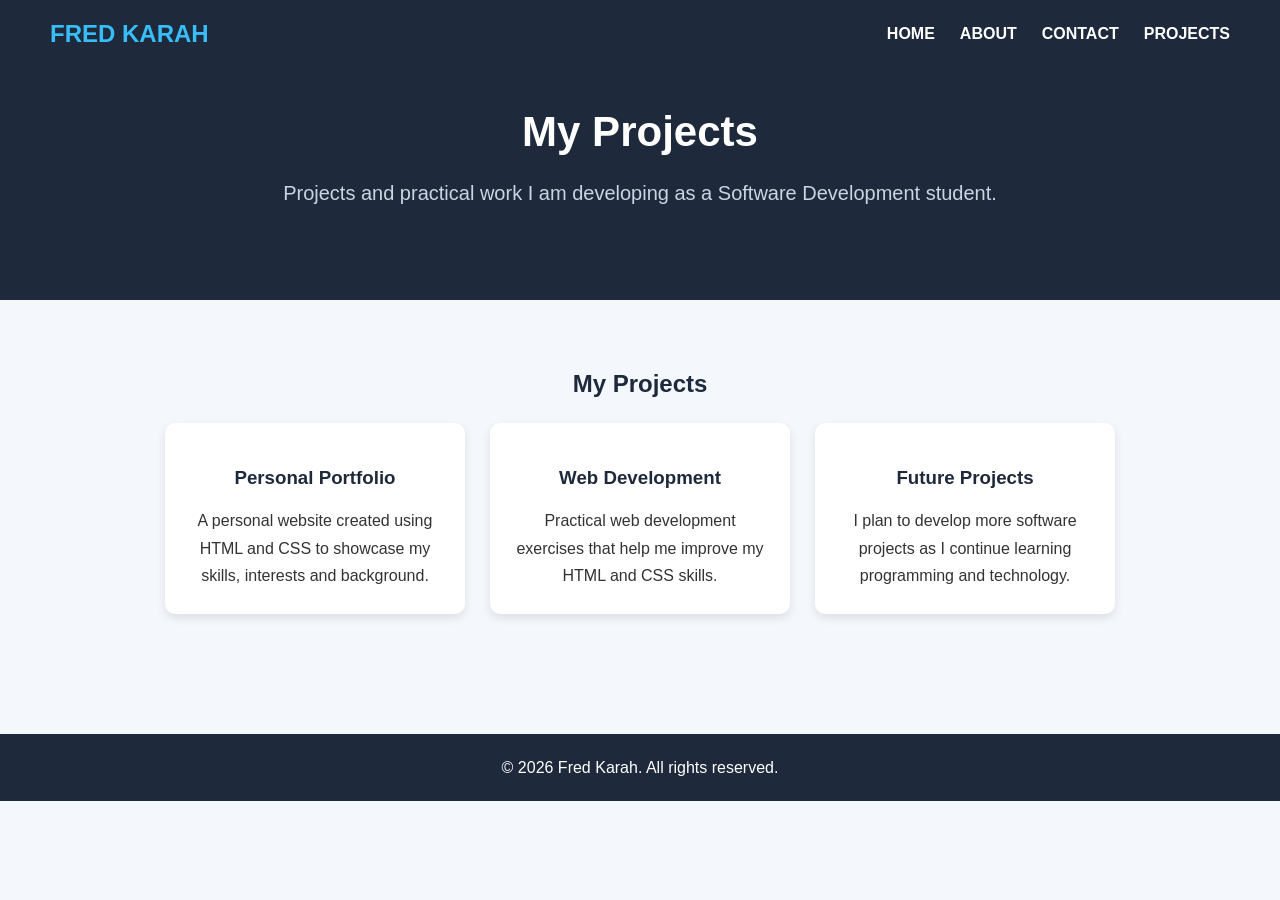
==== projects.html @ dfb70fa8 "Initial portfolio website" ====
<!DOCTYPE html>
<html lang="en">

<head>
    <meta charset="UTF-8">
    <meta name="viewport" content="width=device-width, initial-scale=1.0">
    <title>Fred Karah | Projects</title>
    <link rel="stylesheet" href="style.css">
</head>

<body>

    <header class="hero">

        <nav>
            <div class="logo">FRED KARAH</div>

            <div class="nav-links">
                <a href="index.html">HOME</a>
                <a href="index.html#about">ABOUT</a>
                <a href="index.html#contact">CONTACT</a>
                <a href="projects.html">PROJECTS</a>
            </div>
        </nav>

        <div class="hero-content">
            <h1>My Projects</h1>

            <p class="tagline">
                Projects and practical work I am developing as a Software Development student.
            </p>
        </div>

    </header>

    <main>

        <section class="projects-section">

            <h2>My Projects</h2>

            <div class="interests">

                <div class="interest-card">
                    <h3>Personal Portfolio</h3>
                    <p>
                        A personal website created using HTML and CSS
                        to showcase my skills, interests and background.
                    </p>
                </div>

                <div class="interest-card">
                    <h3>Web Development</h3>
                    <p>
                        Practical web development exercises that help
                        me improve my HTML and CSS skills.
                    </p>
                </div>

                <div class="interest-card">
                    <h3>Future Projects</h3>
                    <p>
                        I plan to develop more software projects as I
                        continue learning programming and technology.
                    </p>
                </div>

            </div>

        </section>

    </main>

    <footer>
        <p>&copy; 2026 Fred Karah. All rights reserved.</p>
    </footer>

</body>

</html>
---- style.css ----
/* GENERAL PAGE STYLING */

body {
    font-family: Arial, sans-serif;
    margin: 0;
    padding: 0;
    background-color: #f4f7fb;
    color: #333;
}


/* HERO SECTION */

.hero {
    background-color: #1e293b;
    color: white;
    padding-bottom: 40px;
}


/* NAVIGATION */

nav {
    display: flex;
    justify-content: space-between;
    align-items: center;
    padding: 20px 50px;
}

.logo {
    font-size: 24px;
    font-weight: bold;
    color: #38bdf8;
}

.nav-links {
    display: flex;
    gap: 25px;
}

.nav-links a {
    color: white;
    text-decoration: none;
    font-weight: bold;
}

.nav-links a:hover {
    color: #38bdf8;
}


/* HERO CONTENT */

.hero-content {
    text-align: center;
    padding: 30px 20px;
}

.profile-photo {
    display: block;
    margin: 0 auto 20px;
    border-radius: 50%;
    border: 5px solid #38bdf8;
    object-fit: cover;
}

.hero h1 {
    font-size: 42px;
    margin: 10px 0;
}

.tagline {
    font-size: 20px;
    color: #cbd5e1;
}


/* GENERAL SECTIONS */

main {
    padding: 20px;
}

section {
    max-width: 1000px;
    margin: 50px auto;
}

h2 {
    text-align: center;
    color: #1e293b;
    margin-bottom: 25px;
}

p {
    line-height: 1.7;
}


/* ABOUT SECTION */

.about-section {
    text-align: center;
}

.about-section p {
    max-width: 800px;
    margin: 15px auto;
}


/* INTERESTS */

.interests {
    display: flex;
    justify-content: center;
    align-items: stretch;
    gap: 25px;
    flex-wrap: wrap;
}

.interest-card {
    background-color: white;
    width: 250px;
    padding: 25px;
    border-radius: 10px;
    text-align: center;
    box-shadow: 0 4px 10px rgba(0, 0, 0, 0.1);
}

.interest-card h3 {
    color: #1e293b;
}

.interest-card p {
    margin: 0;
}


/* SKILLS */

.skills {
    display: flex;
    justify-content: center;
    align-items: center;
    gap: 15px;
    flex-wrap: wrap;
}

.skills span {
    background-color: #1e293b;
    color: white;
    padding: 12px 20px;
    border-radius: 20px;
    font-weight: bold;
}


/* CONTACT */

.contact-section {
    text-align: center;
}

.contact-section a {
    color: #0284c7;
    text-decoration: none;
    font-weight: bold;
}

.contact-section a:hover {
    color: #1e293b;
    text-decoration: underline;
}


/* FOOTER */

footer {
    background-color: #1e293b;
    color: white;
    text-align: center;
    padding: 15px;
    margin-top: 50px;
}

footer p {
    margin: 5px auto;
}


/* MOBILE RESPONSIVENESS */

@media (max-width: 700px) {

    nav {
        flex-direction: column;
        gap: 20px;
        padding: 20px;
    }

    .nav-links {
        flex-wrap: wrap;
        justify-content: center;
        gap: 15px;
    }

    .hero h1 {
        font-size: 32px;
    }

    .tagline {
        font-size: 17px;
    }

}
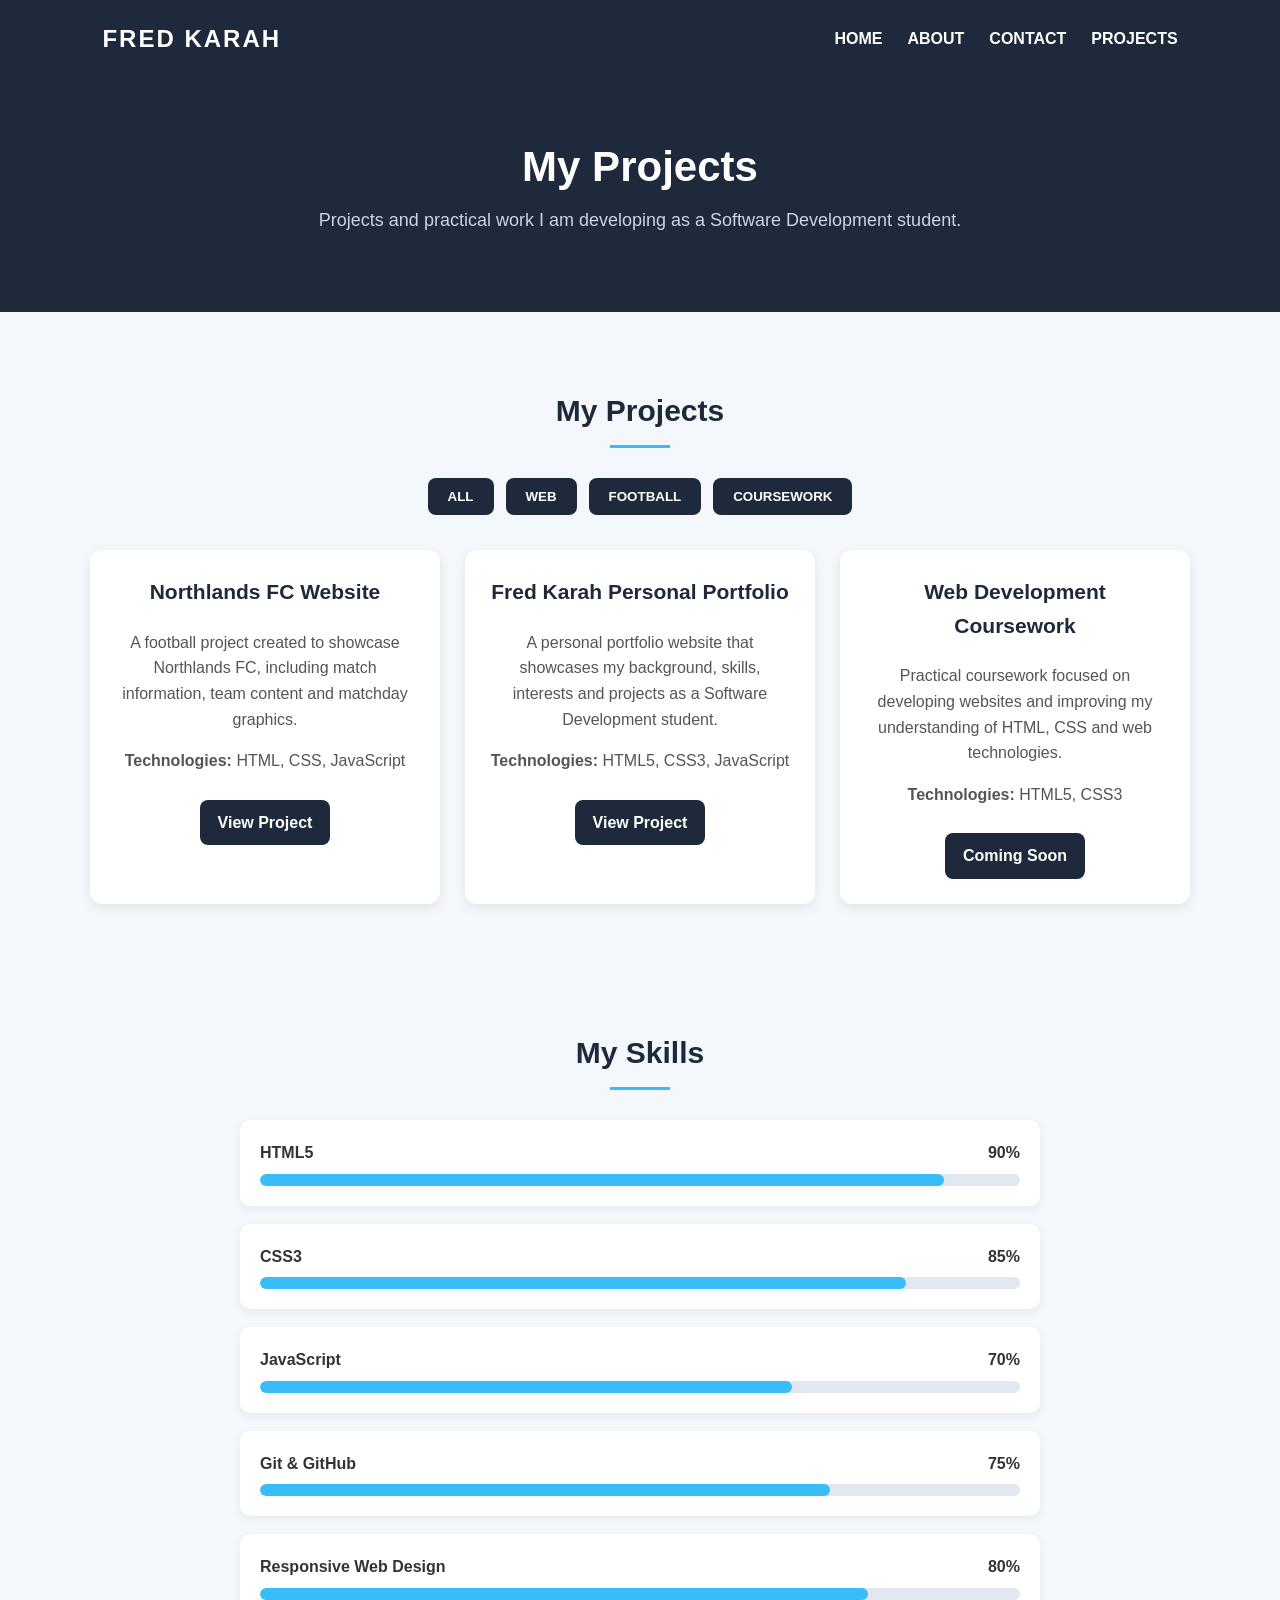
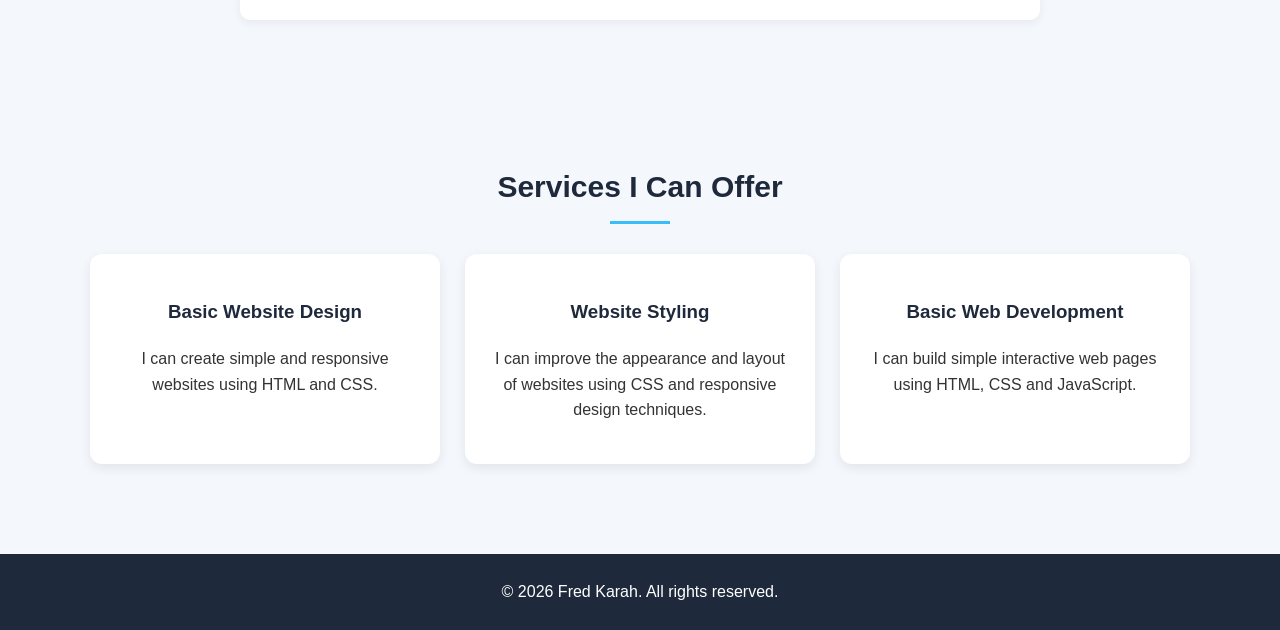
==== commit 282e09b5: "Complete Assignment 2 portfolio" ====
--- a/projects.html
+++ b/projects.html
@@ -4,12 +4,15 @@
 <head>
     <meta charset="UTF-8">
     <meta name="viewport" content="width=device-width, initial-scale=1.0">
+
     <title>Fred Karah | Projects</title>
+
     <link rel="stylesheet" href="style.css">
 </head>
 
 <body>
 
+    <!-- Header -->
     <header class="hero">
 
         <nav>
@@ -24,57 +27,268 @@
         </nav>
 
         <div class="hero-content">
+
             <h1>My Projects</h1>
 
             <p class="tagline">
                 Projects and practical work I am developing as a Software Development student.
             </p>
+
         </div>
 
     </header>
 
+
     <main>
 
+        <!-- Projects Section -->
         <section class="projects-section">
 
             <h2>My Projects</h2>
 
+            <!-- Filter Buttons -->
+            <div class="filter-buttons">
+
+                <button onclick="filterProjects('all')">
+                    ALL
+                </button>
+
+                <button onclick="filterProjects('web')">
+                    WEB
+                </button>
+
+                <button onclick="filterProjects('football')">
+                    FOOTBALL
+                </button>
+
+                <button onclick="filterProjects('coursework')">
+                    COURSEWORK
+                </button>
+
+            </div>
+
+
+            <!-- Project Cards -->
             <div class="interests">
 
-                <div class="interest-card">
-                    <h3>Personal Portfolio</h3>
-                    <p>
-                        A personal website created using HTML and CSS
-                        to showcase my skills, interests and background.
-                    </p>
-                </div>
-
-                <div class="interest-card">
-                    <h3>Web Development</h3>
-                    <p>
-                        Practical web development exercises that help
-                        me improve my HTML and CSS skills.
-                    </p>
-                </div>
-
-                <div class="interest-card">
-                    <h3>Future Projects</h3>
-                    <p>
-                        I plan to develop more software projects as I
-                        continue learning programming and technology.
-                    </p>
+                <!-- Project 1 -->
+                <div class="interest-card football">
+
+                    <h3>Northlands FC Website</h3>
+
+                    <p>
+                        A football project created to showcase Northlands FC,
+                        including match information, team content and matchday graphics.
+                    </p>
+
+                    <p>
+                        <strong>Technologies:</strong>
+                        HTML, CSS, JavaScript
+                    </p>
+
+                    <a href="#" class="project-link">
+                        View Project
+                    </a>
+
+                </div>
+
+
+                <!-- Project 2 -->
+                <div class="interest-card web">
+
+                    <h3>Fred Karah Personal Portfolio</h3>
+
+                    <p>
+                        A personal portfolio website that showcases my background,
+                        skills, interests and projects as a Software Development student.
+                    </p>
+
+                    <p>
+                        <strong>Technologies:</strong>
+                        HTML5, CSS3, JavaScript
+                    </p>
+
+                    <a href="index.html" class="project-link">
+                        View Project
+                    </a>
+
+                </div>
+
+
+                <!-- Project 3 -->
+                <div class="interest-card coursework">
+
+                    <h3>Web Development Coursework</h3>
+
+                    <p>
+                        Practical coursework focused on developing websites and
+                        improving my understanding of HTML, CSS and web technologies.
+                    </p>
+
+                    <p>
+                        <strong>Technologies:</strong>
+                        HTML5, CSS3
+                    </p>
+
+                    <a href="#" class="project-link">
+                        Coming Soon
+                    </a>
+
                 </div>
 
             </div>
 
         </section>
 
+
+        <!-- Skills Section -->
+        <section class="skills-section">
+
+            <h2>My Skills</h2>
+
+            <div class="skills-container">
+
+                <!-- HTML -->
+                <div class="skill">
+
+                    <div class="skill-name">
+                        <span>HTML5</span>
+                        <span>90%</span>
+                    </div>
+
+                    <div class="skill-bar">
+                        <div class="skill-level html"></div>
+                    </div>
+
+                </div>
+
+
+                <!-- CSS -->
+                <div class="skill">
+
+                    <div class="skill-name">
+                        <span>CSS3</span>
+                        <span>85%</span>
+                    </div>
+
+                    <div class="skill-bar">
+                        <div class="skill-level css"></div>
+                    </div>
+
+                </div>
+
+
+                <!-- JavaScript -->
+                <div class="skill">
+
+                    <div class="skill-name">
+                        <span>JavaScript</span>
+                        <span>70%</span>
+                    </div>
+
+                    <div class="skill-bar">
+                        <div class="skill-level javascript"></div>
+                    </div>
+
+                </div>
+
+
+                <!-- Git & GitHub -->
+                <div class="skill">
+
+                    <div class="skill-name">
+                        <span>Git & GitHub</span>
+                        <span>75%</span>
+                    </div>
+
+                    <div class="skill-bar">
+                        <div class="skill-level git"></div>
+                    </div>
+
+                </div>
+
+
+                <!-- Responsive Web Design -->
+                <div class="skill">
+
+                    <div class="skill-name">
+                        <span>Responsive Web Design</span>
+                        <span>80%</span>
+                    </div>
+
+                    <div class="skill-bar">
+                        <div class="skill-level responsive"></div>
+                    </div>
+
+                </div>
+
+            </div>
+
+        </section>
+
+
+        <!-- Services Section -->
+        <section class="services-section">
+
+            <h2>Services I Can Offer</h2>
+
+            <div class="services-container">
+
+                <div class="service-card">
+
+                    <h3>Basic Website Design</h3>
+
+                    <p>
+                        I can create simple and responsive websites
+                        using HTML and CSS.
+                    </p>
+
+                </div>
+
+
+                <div class="service-card">
+
+                    <h3>Website Styling</h3>
+
+                    <p>
+                        I can improve the appearance and layout of websites
+                        using CSS and responsive design techniques.
+                    </p>
+
+                </div>
+
+
+                <div class="service-card">
+
+                    <h3>Basic Web Development</h3>
+
+                    <p>
+                        I can build simple interactive web pages using
+                        HTML, CSS and JavaScript.
+                    </p>
+
+                </div>
+
+            </div>
+
+        </section>
+
     </main>
 
+
+    <!-- Footer -->
     <footer>
-        <p>&copy; 2026 Fred Karah. All rights reserved.</p>
+
+        <p>
+            &copy; 2026 Fred Karah. All rights reserved.
+        </p>
+
     </footer>
 
+
+    <!-- JavaScript -->
+    <script src="script.js"></script>
+
 </body>
 
 </html>
--- a/style.css
+++ b/style.css
@@ -1,36 +1,131 @@
-/* GENERAL PAGE STYLING */
+/* ==========================================
+   CONTACT FORM
+   ========================================== */
+
+.form-group {
+    margin-bottom: 20px;
+}
+
+.form-group label {
+    display: block;
+    margin-bottom: 8px;
+    font-weight: bold;
+}
+
+.form-group input,
+.form-group textarea {
+    width: 100%;
+    padding: 12px;
+    border: 1px solid #cbd5e1;
+    border-radius: 8px;
+    box-sizing: border-box;
+    font-family: Arial, sans-serif;
+    font-size: 16px;
+}
+
+.form-group input:focus,
+.form-group textarea:focus {
+    outline: none;
+    border-color: #38bdf8;
+}
+
+.form-group small {
+    display: block;
+    margin-top: 5px;
+    font-size: 14px;
+    font-weight: bold;
+}
+
+#contactForm button {
+    padding: 12px 24px;
+    border: none;
+    border-radius: 8px;
+    cursor: pointer;
+    background: #1e293b;
+    color: white;
+    font-size: 16px;
+}
+
+#contactForm button:hover {
+    background: #38bdf8;
+}
+
+#formSuccess {
+    margin-top: 15px;
+    font-weight: bold;
+}
+
+.contact-details {
+    margin-top: 25px;
+}
+Now test it
+
+Open index.html in your browser and:
+
+Go to CONTACT.
+Click Send Message with everything empty → you should get validation errors.
+Enter something like:
+Name: Fred
+Email: fred@
+Message: Hello
+Click Send → it should say “Please enter a valid email address.”
+Change email to fred@example.com.
+Click Send → you should get “Message sent successfully!”
+Go to PROJECTS and test ALL / WEB / FOOTBALL / COURSEWORK to make sure the filters still work.
+
+This now satisfies the core JavaScript interaction + client-side contact-form validation requirements from the assignment.
+
+the syling and everything is gone
+
+Yeah bro — my bad. I gave you the HTML/JS but I didn't preserve the full styling you already had. Your style.css is what controls the whole look.
+
+Don't change your HTML again. Let's fix this properly by replacing your entire style.css with a complete version that styles both the portfolio and projects page, including the new contact form.
+
+Replace everything inside style.css with this:
+
+/* ==========================================
+   GENERAL PAGE STYLING
+   ========================================== */
+
+* {
+    box-sizing: border-box;
+}
+
+html {
+    scroll-behavior: smooth;
+}
 
 body {
-    font-family: Arial, sans-serif;
     margin: 0;
     padding: 0;
-    background-color: #f4f7fb;
+    font-family: Arial, sans-serif;
+    background: #f4f7fb;
     color: #333;
-}
-
-
-/* HERO SECTION */
+    line-height: 1.6;
+}
+
+
+/* ==========================================
+   HEADER / HERO
+   ========================================== */
 
 .hero {
-    background-color: #1e293b;
+    background: #1e293b;
     color: white;
     padding-bottom: 40px;
 }
-
-
-/* NAVIGATION */
 
 nav {
     display: flex;
     justify-content: space-between;
     align-items: center;
-    padding: 20px 50px;
+    padding: 20px 8%;
 }
 
 .logo {
     font-size: 24px;
     font-weight: bold;
-    color: #38bdf8;
+    letter-spacing: 2px;
 }
 
 .nav-links {
@@ -42,6 +137,7 @@
     color: white;
     text-decoration: none;
     font-weight: bold;
+    transition: 0.3s;
 }
 
 .nav-links a:hover {
@@ -49,15 +145,19 @@
 }
 
 
-/* HERO CONTENT */
+/* ==========================================
+   HERO CONTENT
+   ========================================== */
 
 .hero-content {
     text-align: center;
-    padding: 30px 20px;
+    padding: 40px 20px 20px;
 }
 
 .profile-photo {
     display: block;
+    width: 250px;
+    height: 250px;
     margin: 0 auto 20px;
     border-radius: 50%;
     border: 5px solid #38bdf8;
@@ -65,39 +165,52 @@
 }
 
 .hero h1 {
+    margin: 15px 0 5px;
     font-size: 42px;
-    margin: 10px 0;
+    color: white;
 }
 
 .tagline {
-    font-size: 20px;
+    font-size: 18px;
     color: #cbd5e1;
-}
-
-
-/* GENERAL SECTIONS */
+    margin-top: 5px;
+}
+
+
+/* ==========================================
+   MAIN CONTENT
+   ========================================== */
 
 main {
-    padding: 20px;
+    width: 90%;
+    max-width: 1100px;
+    margin: 0 auto;
 }
 
 section {
-    max-width: 1000px;
-    margin: 50px auto;
-}
-
-h2 {
+    padding: 50px 0;
+}
+
+section h2 {
     text-align: center;
     color: #1e293b;
-    margin-bottom: 25px;
-}
-
-p {
-    line-height: 1.7;
-}
-
-
-/* ABOUT SECTION */
+    font-size: 30px;
+    margin-bottom: 30px;
+}
+
+section h2::after {
+    content: "";
+    display: block;
+    width: 60px;
+    height: 3px;
+    background: #38bdf8;
+    margin: 10px auto 0;
+}
+
+
+/* ==========================================
+   ABOUT SECTION
+   ========================================== */
 
 .about-section {
     text-align: center;
@@ -106,97 +219,338 @@
 .about-section p {
     max-width: 800px;
     margin: 15px auto;
-}
-
-
-/* INTERESTS */
+    font-size: 17px;
+}
+
+
+/* ==========================================
+   INTERESTS / PROJECT CARDS
+   ========================================== */
 
 .interests {
-    display: flex;
+    display: grid;
+    grid-template-columns: repeat(3, 1fr);
+    gap: 25px;
     justify-content: center;
-    align-items: stretch;
-    gap: 25px;
-    flex-wrap: wrap;
 }
 
 .interest-card {
-    background-color: white;
-    width: 250px;
+    background: white;
     padding: 25px;
-    border-radius: 10px;
-    text-align: center;
-    box-shadow: 0 4px 10px rgba(0, 0, 0, 0.1);
+    border-radius: 12px;
+    box-shadow: 0 4px 12px rgba(0, 0, 0, 0.08);
+    text-align: center;
+    transition: transform 0.3s, box-shadow 0.3s;
+}
+
+.interest-card:hover {
+    transform: translateY(-5px);
+    box-shadow: 0 8px 20px rgba(0, 0, 0, 0.12);
 }
 
 .interest-card h3 {
     color: #1e293b;
+    margin-top: 0;
+    font-size: 21px;
 }
 
 .interest-card p {
-    margin: 0;
-}
-
-
-/* SKILLS */
+    color: #555;
+}
+
+
+/* ==========================================
+   SKILLS - ASSIGNMENT 1
+   ========================================== */
 
 .skills {
     display: flex;
     justify-content: center;
     align-items: center;
+    flex-wrap: wrap;
     gap: 15px;
+}
+
+.skills span {
+    background: #1e293b;
+    color: white;
+    padding: 10px 18px;
+    border-radius: 20px;
+    font-weight: bold;
+}
+
+
+/* ==========================================
+   PROJECT FILTER BUTTONS
+   ========================================== */
+
+.filter-buttons {
+    display: flex;
+    justify-content: center;
     flex-wrap: wrap;
-}
-
-.skills span {
-    background-color: #1e293b;
-    color: white;
-    padding: 12px 20px;
+    gap: 12px;
+    margin-bottom: 35px;
+}
+
+.filter-buttons button {
+    background: #1e293b;
+    color: white;
+    border: none;
+    padding: 11px 20px;
+    border-radius: 8px;
+    cursor: pointer;
+    font-weight: bold;
+    transition: 0.3s;
+}
+
+.filter-buttons button:hover {
+    background: #38bdf8;
+    color: #1e293b;
+}
+
+
+/* ==========================================
+   PROJECT LINKS
+   ========================================== */
+
+.project-link {
+    display: inline-block;
+    margin-top: 10px;
+    padding: 10px 18px;
+    background: #1e293b;
+    color: white;
+    text-decoration: none;
+    border-radius: 8px;
+    font-weight: bold;
+    transition: 0.3s;
+}
+
+.project-link:hover {
+    background: #38bdf8;
+    color: #1e293b;
+}
+
+
+/* ==========================================
+   PROJECT SKILLS / PROGRESS BARS
+   ========================================== */
+
+.skills-container {
+    max-width: 800px;
+    margin: 0 auto;
+}
+
+.skill {
+    background: white;
+    padding: 20px;
+    margin-bottom: 18px;
+    border-radius: 10px;
+    box-shadow: 0 3px 10px rgba(0, 0, 0, 0.06);
+}
+
+.skill-name {
+    display: flex;
+    justify-content: space-between;
+    font-weight: bold;
+    margin-bottom: 8px;
+}
+
+.skill-bar {
+    width: 100%;
+    height: 12px;
+    background: #e2e8f0;
     border-radius: 20px;
-    font-weight: bold;
-}
-
-
-/* CONTACT */
+    overflow: hidden;
+}
+
+.skill-level {
+    height: 100%;
+    background: #38bdf8;
+    border-radius: 20px;
+}
+
+
+/* Skill percentages */
+
+.skill-level.html {
+    width: 90%;
+}
+
+.skill-level.css {
+    width: 85%;
+}
+
+.skill-level.javascript {
+    width: 70%;
+}
+
+.skill-level.git {
+    width: 75%;
+}
+
+.skill-level.responsive {
+    width: 80%;
+}
+
+
+/* ==========================================
+   SERVICES
+   ========================================== */
+
+.services-container {
+    display: grid;
+    grid-template-columns: repeat(3, 1fr);
+    gap: 25px;
+}
+
+.service-card {
+    background: white;
+    padding: 25px;
+    border-radius: 12px;
+    text-align: center;
+    box-shadow: 0 4px 12px rgba(0, 0, 0, 0.08);
+    transition: transform 0.3s;
+}
+
+.service-card:hover {
+    transform: translateY(-5px);
+}
+
+.service-card h3 {
+    color: #1e293b;
+}
+
+
+/* ==========================================
+   CONTACT SECTION
+   ========================================== */
 
 .contact-section {
-    text-align: center;
-}
-
-.contact-section a {
+    max-width: 800px;
+    margin: 0 auto;
+    text-align: center;
+}
+
+.contact-section > p {
+    font-size: 17px;
+}
+
+
+/* ==========================================
+   CONTACT FORM
+   ========================================== */
+
+#contactForm {
+    background: white;
+    padding: 30px;
+    margin: 30px auto;
+    border-radius: 12px;
+    box-shadow: 0 4px 15px rgba(0, 0, 0, 0.08);
+    text-align: left;
+}
+
+.form-group {
+    margin-bottom: 20px;
+}
+
+.form-group label {
+    display: block;
+    margin-bottom: 8px;
+    font-weight: bold;
+    color: #1e293b;
+}
+
+.form-group input,
+.form-group textarea {
+    width: 100%;
+    padding: 13px;
+    border: 1px solid #cbd5e1;
+    border-radius: 8px;
+    font-family: Arial, sans-serif;
+    font-size: 16px;
+    resize: vertical;
+}
+
+.form-group input:focus,
+.form-group textarea:focus {
+    outline: none;
+    border-color: #38bdf8;
+}
+
+.form-group small {
+    display: block;
+    margin-top: 5px;
+    font-size: 14px;
+    font-weight: bold;
+}
+
+#contactForm button {
+    display: block;
+    width: 100%;
+    padding: 13px;
+    background: #1e293b;
+    color: white;
+    border: none;
+    border-radius: 8px;
+    font-size: 16px;
+    font-weight: bold;
+    cursor: pointer;
+    transition: 0.3s;
+}
+
+#contactForm button:hover {
+    background: #38bdf8;
+    color: #1e293b;
+}
+
+#formSuccess {
+    margin-top: 15px;
+    text-align: center;
+    font-weight: bold;
+    color: #15803d;
+}
+
+.contact-details {
+    margin-top: 25px;
+}
+
+.contact-details a {
     color: #0284c7;
     text-decoration: none;
     font-weight: bold;
 }
 
-.contact-section a:hover {
-    color: #1e293b;
+.contact-details a:hover {
     text-decoration: underline;
 }
 
 
-/* FOOTER */
+/* ==========================================
+   FOOTER
+   ========================================== */
 
 footer {
-    background-color: #1e293b;
-    color: white;
-    text-align: center;
-    padding: 15px;
-    margin-top: 50px;
+    margin-top: 40px;
+    padding: 25px;
+    background: #1e293b;
+    color: white;
+    text-align: center;
 }
 
 footer p {
-    margin: 5px auto;
-}
-
-
-/* MOBILE RESPONSIVENESS */
-
-@media (max-width: 700px) {
+    margin: 0;
+}
+
+
+/* ==========================================
+   RESPONSIVE DESIGN
+   ========================================== */
+
+@media (max-width: 768px) {
 
     nav {
         flex-direction: column;
-        gap: 20px;
-        padding: 20px;
+        gap: 15px;
     }
 
     .nav-links {
@@ -206,11 +560,58 @@
     }
 
     .hero h1 {
-        font-size: 32px;
+        font-size: 34px;
+    }
+
+    .profile-photo {
+        width: 200px;
+        height: 200px;
+    }
+
+    .interests {
+        grid-template-columns: 1fr;
+    }
+
+    .services-container {
+        grid-template-columns: 1fr;
+    }
+
+    main {
+        width: 92%;
+    }
+
+    section {
+        padding: 35px 0;
+    }
+
+}
+
+
+@media (max-width: 480px) {
+
+    .logo {
+        font-size: 20px;
+    }
+
+    .nav-links a {
+        font-size: 13px;
+    }
+
+    .hero h1 {
+        font-size: 30px;
     }
 
     .tagline {
-        font-size: 17px;
+        font-size: 16px;
+    }
+
+    .profile-photo {
+        width: 170px;
+        height: 170px;
+    }
+
+    #contactForm {
+        padding: 20px;
     }
 
 }
